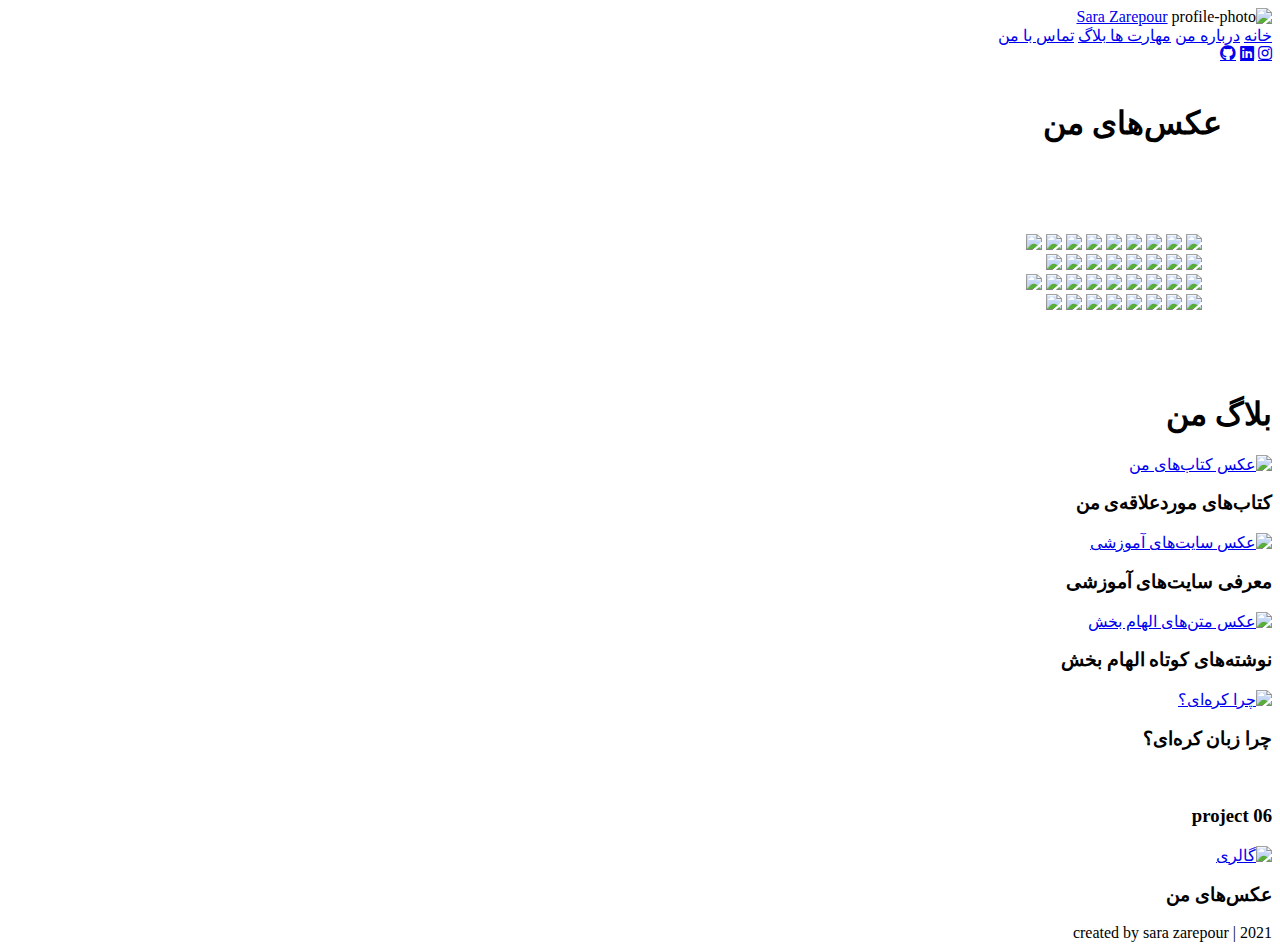
==== gallery.html @ 56c2e3b5 "Add files via upload" ====
<!DOCTYPE html>
<html dir="rtl" lang="fa">

<head>
    <meta charset="UTF-8">
    <meta http-equiv="X-UA-Compatible" content="IE=edge">
    <meta name="viewport" content="width=device-width, initial-scale=1.0">
    <link rel="icon" href="favicon.ico">
    <title>گالری</title>

    <!-- font awesome cdn link  -->
    <link rel="stylesheet" href="https://cdnjs.cloudflare.com/ajax/libs/font-awesome/5.15.3/css/all.min.css">

    <!-- CSS file link -->
    <link rel="stylesheet" href="css/style.css">

    <!-- JS file link -->
    <script src="js/gallery.js"></script>
</head>

<body>

    <header>

        <img class="profile-img" src="images/sara-zarepour.png" alt="profile-photo">
        <a href="#" class="logo"> <span> Sara </span> Zarepour </a>

        <nav class="navbar">
            <a href="index.html">خانه</a>
            <a href="index.html#about">درباره من</a>
            <a href="skills.html"> مهارت ها </a>
            <a href="index.html#blog">بلاگ</a>
            <a href="#contact">تماس با من</a>
        </nav>

        <div class="follow">
            <a href="https://www.instagram.com/mikaa.948/" class="fab fa-instagram" target="_blank"></a>
            <a href="https://www.linkedin.com/in/sara-zarepour-b95006192/" class="fab fa-linkedin" target="_blank"></a>
            <a href="https://github.com/sara-zarepour" class="fab fa-github" target="_blank"></a>
        </div>

    </header>

    <div class="header" style="padding: 20px 50px 20px 0;">
        <h1 class="heading" style="padding-bottom:50px;"><span>عکس‌های</span> من </h1>
    </div>

    <div class="rowgallery" style="padding: 0 70px 60px 70px;">
        <div class="column">
            <img src="images/gallery/boatsea.JPG">
            <img src="images/gallery/church.jpg">
            <img src="images/gallery/dehnamak1.JPG">
            <img src="images/gallery/spring.JPG">
            <img src="images/gallery/dehnamak3.JPG">
            <img src="images/gallery/flower.JPG">
            <img src="images/gallery/grandma.JPG">
            <img src="images/gallery/koreanceremony.jpg">
            <img src="images/gallery/road.jpg">
        </div>
        <div class="column">
            <img src="images/gallery/jungletree.JPG">
            <img src="images/gallery/lilly.JPG">
            <img src="images/gallery/madine.jpg">
            <img src="images/gallery/jungle.JPG">
            <img src="images/gallery/skytree.JPG">
            <img src="images/gallery/me.JPG">
            <img src="images/gallery/moon.JPG">
            <img src="images/gallery/semnanmosque.JPG">
        </div>
        <div class="column">
            <img src="images/gallery/lilly2.JPG">
            <img src="images/gallery/sun.JPG">
            <img src="images/gallery/nature2.JPG">
            <img src="images/gallery/natureme.JPG">
            <img src="images/gallery/sad.JPG">
            <img src="images/gallery/sktballon.JPG">
            <img src="images/gallery/sky2.jpg">
            <img src="images/gallery/skyblue.JPG">
            <img src="images/gallery/boatsea.JPG">
        </div>
        <div class="column">
            <img src="images/gallery/masuledolls.JPG">
            <img src="images/gallery/nabimosque.jpg">
            <img src="images/gallery/dehnamak2.JPG">
            <img src="images/gallery/moon2.JPG">
            <img src="images/gallery/sunset.JPG">
            <img src="images/gallery/tutle.JPG">
            <img src="images/gallery/wall.JPG">
            <img src="images/gallery/wallart.JPG">
        </div>
    </div>

    <section class="blog" id="blog">

        <h1 class="heading"> <span> بلاگ </span> من </h1>

        <div class="box-container">

            <div class="box">
                <a href="mybooks.html"><img src="images/mybooks.PNG" alt="عکس کتاب‌های من"></a>
                <h3> کتاب‌های موردعلاقه‌ی من </h3>
            </div>

            <div class="box">
                <a href="usefulsites.html"><img src="images/usefulsites.PNG" alt="عکس سایت‌های آموزشی"></a>
                <h3> معرفی سایت‌های آموزشی </h3>
            </div>


            <div class="box">
                <a href="quotes.html"><img src="images/quotescover.jpg" alt="عکس متن‌های الهام بخش"></a>
                <h3> نوشته‌های کوتاه الهام بخش </h3>
            </div>

            <div class="box">
                <a href="whykorean.html"><img src="images/korea.jpg" alt="چرا کره‌ای؟"> </a>
                <h3> چرا زبان کره‌ای؟ </h3>
            </div>


            <div class="box">
                <img src="images/img-6.jpg" alt="">
                <h3> project 06 </h3>
            </div>

            <div class="box">
                <a href="gallery.html"><img src="images/covergallery.PNG" alt="گالری"></a>
                <h3> عکس‌های من </h3>
            </div>

        </div>

    </section>

    <!-- footer section  -->
    <footer class="footer"> created by <span>sara zarepour</span> | 2021 </footer>

    <script src="js/script.js"></script>
</body>

</html>
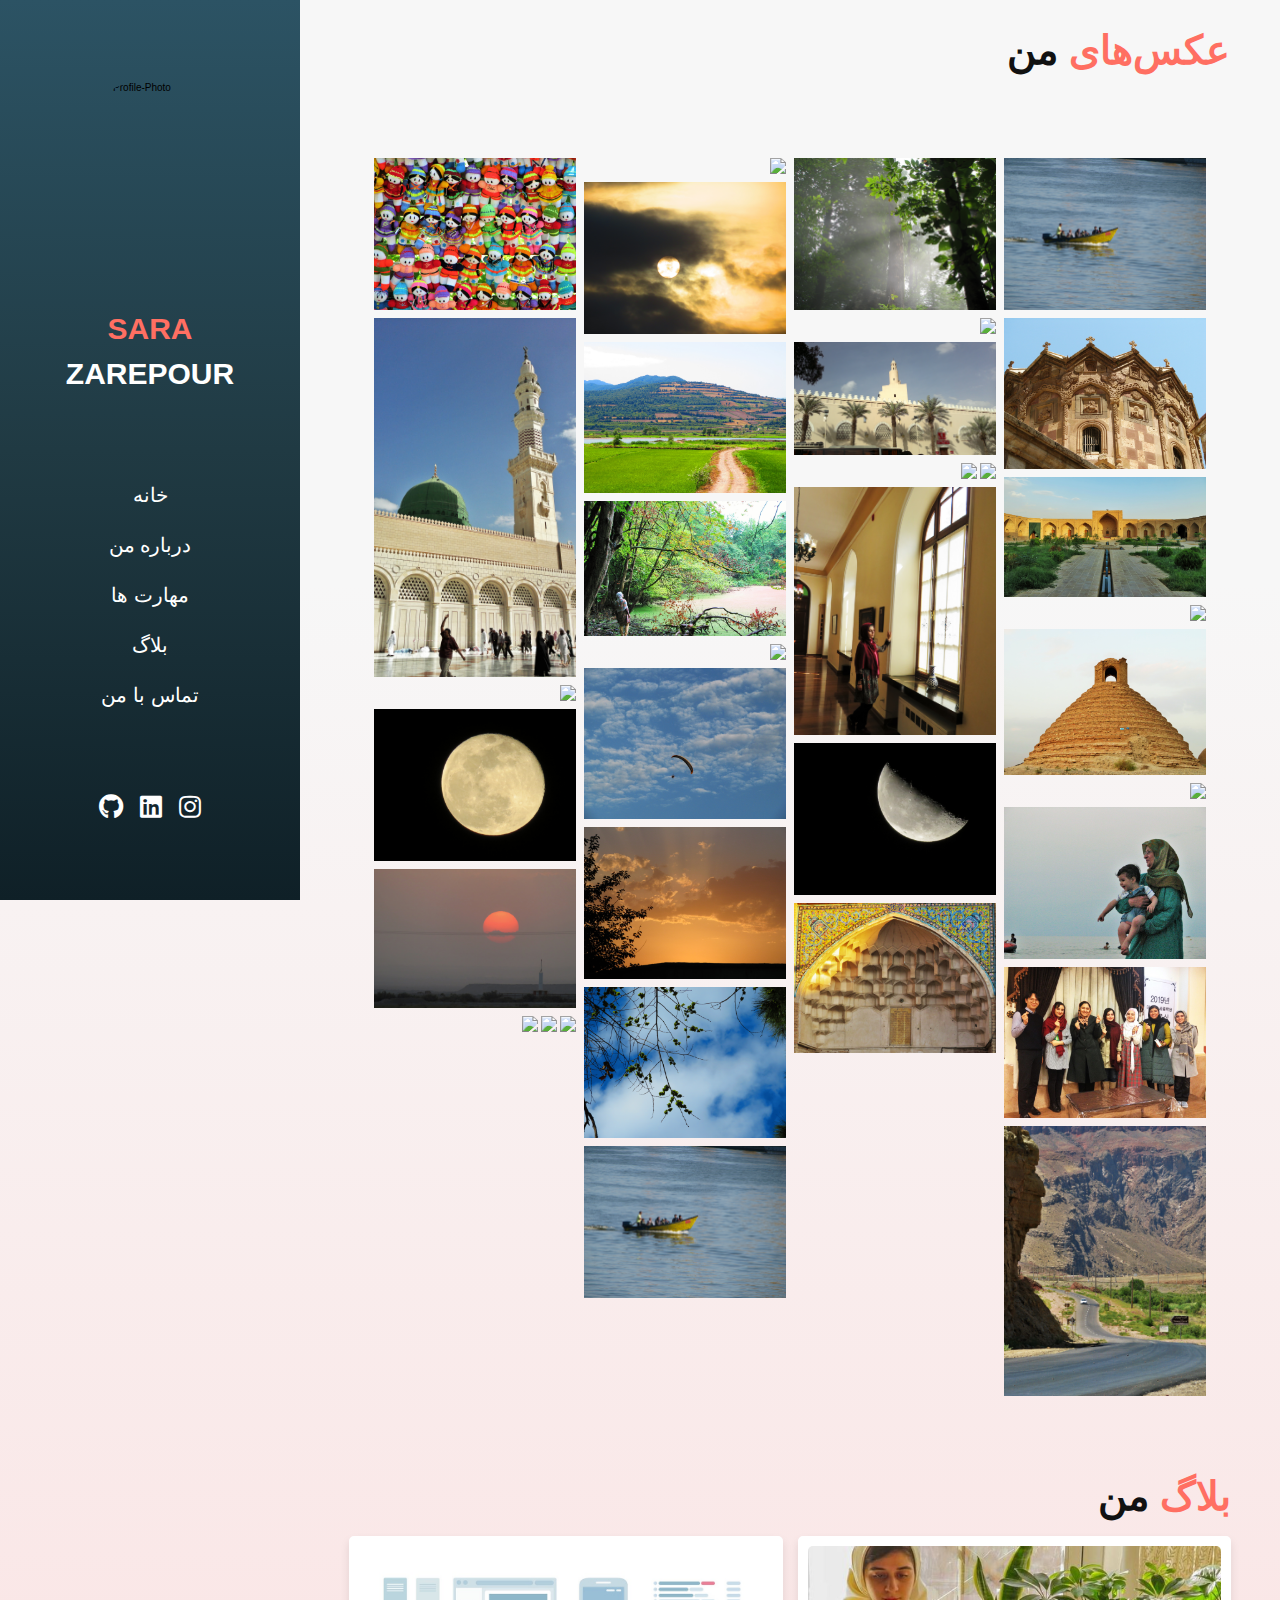
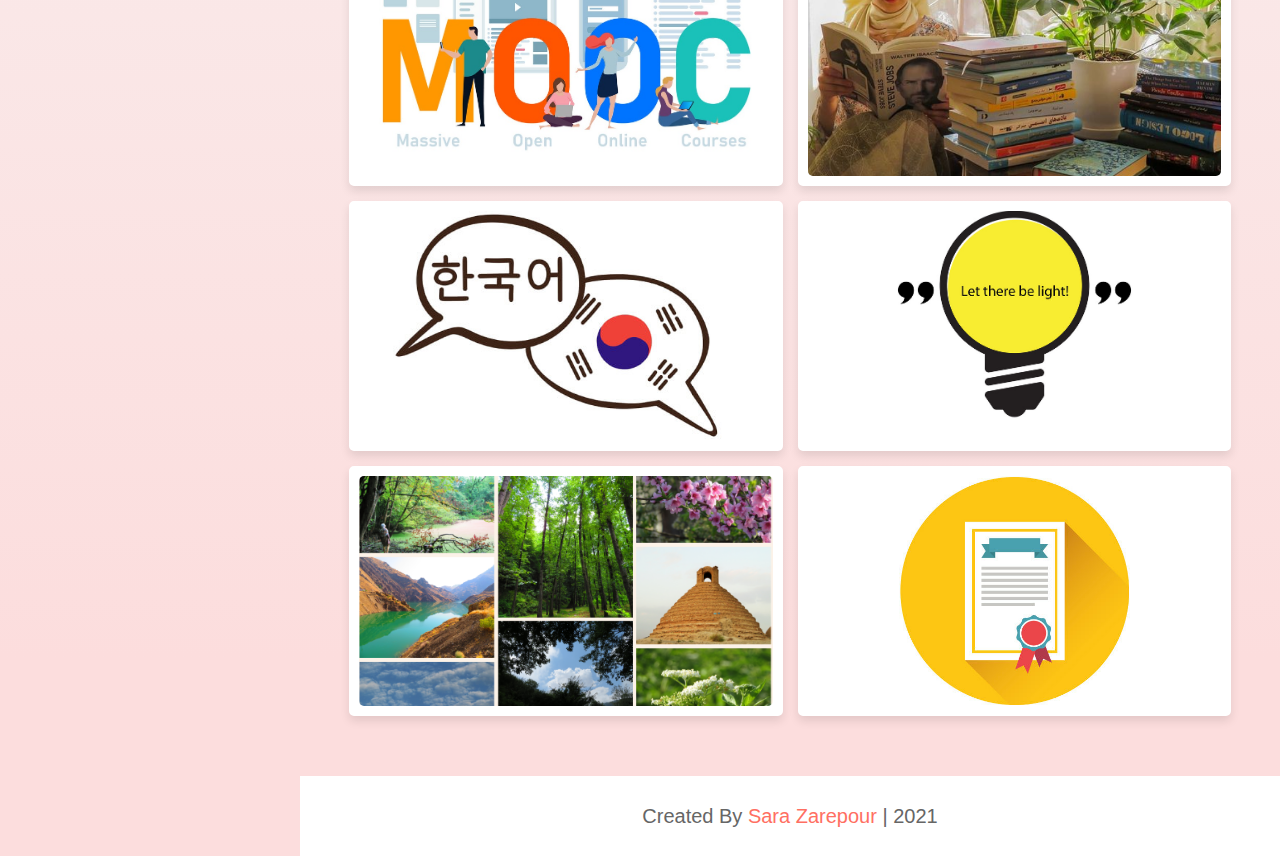
==== commit bf5cbe0e: "Update gallery.html" ====
--- a/gallery.html
+++ b/gallery.html
@@ -119,8 +119,8 @@
 
 
             <div class="box">
-                <img src="images/img-6.jpg" alt="">
-                <h3> project 06 </h3>
+                <a href="certifications.html"><img src="images/certificate.jpg" alt="مدارک"> </a>
+                <h3> دوره‌ها و مدارک </h3>
             </div>
 
             <div class="box">
@@ -138,4 +138,4 @@
     <script src="js/script.js"></script>
 </body>
 
-</html>+</html>
--- a/css/style.css
+++ b/css/style.css
@@ -0,0 +1,808 @@
+:root {
+    --main-color: #ff6f62;
+}
+
+* {
+    font-family: sans-serif, Tahoma, Arial;
+    margin: 0;
+    padding: 0;
+    box-sizing: border-box;
+    outline: none;
+    border: none;
+    text-decoration: none;
+    text-transform: capitalize;
+    transition: all .2s linear;
+    line-height: 1.5;
+}
+
+html {
+    font-size: 62.5%;
+    overflow-x: hidden;
+    scroll-behavior: smooth;
+}
+
+body {
+    background-image: linear-gradient(to bottom, rgba(247, 247, 247, 1) 23.8%, rgba(252, 221, 221, 1) 92%);
+    padding-left: 30rem;
+}
+
+section {
+    padding: 1rem 5%;
+    min-height: 100vh;
+}
+
+.heading {
+    font-size: 4rem;
+    padding-bottom: 1rem;
+    color: #111;
+    text-transform: uppercase;
+}
+
+.heading span {
+    color: var(--main-color);
+    text-transform: uppercase;
+}
+
+.btn {
+    display: inline-block;
+    margin-top: 1rem;
+    padding: .8rem 3rem;
+    background: var(--main-color);
+    color: #fff;
+    cursor: pointer;
+    font-size: 1.7rem;
+    border-radius: 20px;
+}
+
+.btn:hover {
+    background-color: #ee8c68;
+    background-image: linear-gradient(315deg, #ee8c68 0%, #eb6b9d 74%);
+    letter-spacing: .2rem;
+}
+
+header {
+    position: fixed;
+    top: 0;
+    left: 0;
+    bottom: 0;
+    background: #0F2027;
+    /* fallback for old browsers */
+    background: -webkit-linear-gradient(to bottom, #2C5364, #203A43, #0F2027);
+    /* Chrome 10-25, Safari 5.1-6 */
+    background: linear-gradient(to bottom, #2C5364, #203A43, #0F2027);
+    /* W3C, IE 10+/ Edge, Firefox 16+, Chrome 26+, Opera 12+, Safari 7+ */
+    display: flex;
+    align-items: center;
+    justify-content: space-between;
+    z-index: 1000;
+    flex-flow: column;
+    padding: 8rem 2rem;
+    width: 30rem;
+    text-align: center;
+}
+
+header .logo {
+    text-transform: uppercase;
+    color: #fff;
+    font-size: 3rem;
+    font-weight: bolder;
+}
+
+header .logo span {
+    text-transform: uppercase;
+    color: var(--main-color);
+}
+
+header .navbar a {
+    display: block;
+    font-size: 2rem;
+    color: #fff;
+    margin: 2rem 0;
+}
+
+header .navbar a:hover {
+    color: var(--main-color);
+}
+
+header .follow a {
+    font-size: 2.5rem;
+    color: #fff;
+    margin: 0 .7rem;
+}
+
+header .follow a:hover {
+    color: var(--main-color);
+}
+
+.profile-img {
+    width: 164px;
+    height: 162px;
+    border-radius: 50%;
+}
+
+#menu-bars {
+    position: fixed;
+    top: 1rem;
+    left: 1rem;
+    z-index: 10000;
+    background: var(--main-color);
+    color: #fff;
+    border-radius: .5rem;
+    padding: 1rem 1.5rem;
+    font-size: 3rem;
+    cursor: pointer;
+    display: none;
+}
+
+.cursor-1 {
+    position: absolute;
+    top: 0;
+    left: 0;
+    height: 1rem;
+    width: 1rem;
+    background: var(--main-color);
+    pointer-events: none;
+    transform: translate(-50%, -50%);
+    border-radius: 50%;
+    z-index: 10000;
+}
+
+.cursor-1.active {
+    height: 7rem;
+    width: 7rem;
+    opacity: .3;
+}
+
+.cursor-2 {
+    position: absolute;
+    top: 0;
+    left: 0;
+    height: 4rem;
+    width: 4rem;
+    border: .1rem solid var(--main-color);
+    pointer-events: none;
+    transform: translate(-50%, -50%);
+    border-radius: 50%;
+    z-index: 10000;
+    transition: .3s linear;
+}
+
+.cursor-2.active {
+    display: none;
+}
+
+.home {
+    display: flex;
+    align-items: center;
+    flex-wrap: wrap;
+    gap: 1.5rem;
+}
+
+.home .image {
+    flex: 1 1 40rem;
+}
+
+.home .image img {
+    width: 100%;
+}
+
+.home .content {
+    flex: 1 1 40rem;
+}
+
+.home .content .hi {
+    font-size: 2rem;
+    color: var(--main-color);
+}
+
+.home .content h3 {
+    font-size: 4.5rem;
+    color: #111;
+    text-transform: uppercase;
+}
+
+.home .content h3 span {
+    color: var(--main-color);
+    text-transform: uppercase;
+}
+
+.home .content .info {
+    font-size: 2.5rem;
+    color: #111;
+    padding: .5rem 0;
+}
+
+.home .content .text {
+    font-size: 1.7rem;
+    color: #666;
+    padding: .5rem 0;
+}
+
+.about .row-1 {
+    display: flex;
+    flex-wrap: wrap;
+    gap: 1.5rem;
+    padding-bottom: 2rem;
+}
+
+.about .row-1 .image {
+    flex: 1 1 25rem;
+    padding-top: 50px;
+}
+
+.about .row-1 .image img {
+    height: 70%;
+    width: 70%;
+    object-fit: cover;
+    border: 1rem solid #fff;
+    border-radius: .5rem;
+    box-shadow: 0 .5rem 1rem rgba(0, 0, 0, .1);
+}
+
+.about .row-1 .content {
+    flex: 1 1 50rem;
+}
+
+.about .row-1 .content h3 {
+    color: #333;
+    font-size: 3.5rem;
+}
+
+.about .row-1 .content p {
+    color: #666;
+    font-size: 1.7rem;
+    padding: .5rem 0;
+}
+
+.about .row-1 .content .box-container {
+    display: flex;
+    flex-wrap: wrap;
+    gap: 1.5rem;
+    padding: 0.5rem 0;
+}
+
+.about .row-1 .content .box-container .box {
+    flex: 1 1 20rem;
+}
+
+.about .row-1 .content .box-container .box span {
+    color: var(--main-color);
+}
+
+.skills:after {
+    content: "";
+    display: table;
+    clear: both;
+}
+
+.mySkills {
+    float: left;
+    width: 50%;
+    padding: 10px;
+    height: 300px;
+}
+
+.myLang {
+    float: left;
+    width: 50%;
+    padding: 10px;
+    height: 300px;
+}
+
+.about .row-2 {
+    display: flex;
+    flex-wrap: wrap;
+    gap: 1.5rem;
+    align-items: center;
+}
+
+.about .row-2 .skills {
+    flex: 1 1 40rem;
+}
+
+.about .row-2 .skills .progress {
+    padding: 1rem 0;
+}
+
+.about .row-2 .skills .progress h3 {
+    display: flex;
+    justify-content: space-between;
+    padding: .7rem 0;
+    font-size: 1.7rem;
+    color: #111;
+    font-weight: 400;
+}
+
+.about .row-2 .skills .progress .bar {
+    width: 100%;
+    background: #ccc;
+    overflow: hidden;
+    height: 1rem;
+    border-radius: 50rem;
+}
+
+.about .row-2 .skills .progress .bar span {
+    display: block;
+    height: 100%;
+    background: var(--main-color);
+    border-radius: 50rem;
+}
+
+.about .row-2 .mySkills .progress:nth-child(2) .bar span {
+    width: 100%;
+}
+
+.about .row-2 .mySkills .progress:nth-child(3) .bar span {
+    width: 95%;
+}
+
+.about .row-2 .mySkills .progress:nth-child(4) .bar span {
+    width: 60%;
+}
+
+.about .row-2 .mySkills .progress:nth-child(5) .bar span {
+    width: 80%;
+}
+
+.about .row-2 .mySkills .progress:nth-child(6) .bar span {
+    width: 35%;
+}
+
+.about .row-2 .mySkills .progress:nth-child(7) .bar span {
+    width: 50%;
+}
+
+.about .row-2 .mySkills .progress:nth-child(8) .bar span {
+    width: 70%;
+}
+
+.about .row-2 .myLang .progress:nth-child(2) .bar span {
+    width: 80%;
+}
+
+.about .row-2 .myLang .progress:nth-child(3) .bar span {
+    width: 70%;
+}
+
+.about .row-2 .myLang .progress:nth-child(4) .bar span {
+    width: 20%;
+}
+
+.about .row-2 .myLang .progress:nth-child(5) .bar span {
+    width: 15%;
+}
+
+.about .row-2 .myLang .progress:nth-child(6) .bar span {
+    width: 100%;
+}
+
+.about .row-2 .box-container {
+    flex: 1 1 40rem;
+    display: flex;
+    flex-wrap: wrap;
+    gap: 1.5rem;
+}
+
+.about .row-2 .box-container .box {
+    flex: 1 1 15rem;
+    background: #fff;
+    padding: 2rem;
+    border-radius: .5rem;
+    box-shadow: 0 .5rem 1rem rgba(0, 0, 0, .1);
+}
+
+.about .row-2 .box-container .box h3 {
+    color: var(--main-color);
+    font-size: 3rem;
+}
+
+.about .row-2 .box-container .box p {
+    color: #666;
+    font-size: 1.7rem;
+    padding-top: .5rem;
+}
+
+.photos .box-container {
+    display: flex;
+    flex-wrap: wrap;
+}
+
+.photos .box-container .box {
+    position: relative;
+    flex: 1 1 33rem;
+    border-left: .2rem solid var(--main-color);
+    padding-left: 2rem;
+    padding-right: 2rem;
+    padding-bottom: 2rem;
+}
+
+.photos .box-container .box::before {
+    content: '';
+    position: absolute;
+    top: 0;
+    left: -1rem;
+    height: 2rem;
+    width: 2rem;
+    border-radius: 50%;
+    background: var(--main-color);
+}
+
+.photos .box-container .box .content {
+    background: #fff;
+    padding: 1.5rem;
+    box-shadow: 0 .5rem 1rem rgba(0, 0, 0, .1);
+    border-radius: .5rem;
+}
+
+.photos .box-container .box .content span {
+    color: #fff;
+    font-size: 1.7rem;
+    background: var(--main-color);
+    border-radius: 50rem;
+    padding: .4rem 1rem;
+}
+
+.photos .box-container .box .content h3 {
+    font-size: 2.5rem;
+    padding: .5rem 0;
+    color: #111;
+}
+
+.photos .box-container .box .content p {
+    font-size: 1.5rem;
+    color: #666;
+}
+
+.blog .box-container {
+    display: flex;
+    flex-wrap: wrap;
+    gap: 1.5rem;
+}
+
+.blog .box-container .box {
+    flex: 1 1 30rem;
+    height: 25rem;
+    position: relative;
+    overflow: hidden;
+    border: 1rem solid #fff;
+    box-shadow: 0 .5rem 1rem rgba(0, 0, 0, .1);
+    background: #fff;
+    border-radius: .5rem;
+}
+
+.blog .box-container .box img {
+    height: 100%;
+    width: 100%;
+    object-fit: cover;
+    border-radius: .5rem;
+    position: relative;
+    z-index: 1;
+}
+
+.blog .box-container .box:hover img {
+    height: 75%;
+    width: 75%;
+}
+
+.blog .box-container .box h3 {
+    position: absolute;
+    bottom: .5rem;
+    left: 1rem;
+    font-size: 2.5rem;
+    color: #333;
+}
+
+.blog .box-container .box .icons {
+    position: absolute;
+    top: 1rem;
+    right: 1rem;
+}
+
+.blog .box-container .box .icons a {
+    display: block;
+    height: 4rem;
+    width: 4rem;
+    border-radius: .5rem;
+    background: #eee;
+    color: #333;
+    font-size: 1.7rem;
+    line-height: 4rem;
+    text-align: center;
+    margin-bottom: 1rem;
+}
+
+
+/*skills page certifications section */
+
+.box1 img {
+    display: block;
+    padding: 1.25em;
+    width: 40%;
+    margin: 0 auto;
+}
+
+
+/*books*/
+
+.books .box-container {
+    display: flex;
+    flex-wrap: wrap;
+    gap: 1.5rem;
+    margin: 45px;
+    column-gap: 4%;
+}
+
+.books .box-container .box {
+    flex: 1 1 30rem;
+    height: 25rem;
+    position: relative;
+    overflow: hidden;
+    border-style: none;
+    background: black;
+    border-radius: .5rem;
+}
+
+.books .box-container .box img {
+    height: 100%;
+    width: 100%;
+    object-fit: cover;
+    position: relative;
+    z-index: 1;
+}
+
+.books .box-container .box img:hover {
+    opacity: 0.3;
+    display: block
+}
+
+.overlay {
+    position: absolute;
+    bottom: 100%;
+    left: 0;
+    right: 0;
+    background-color: #000000;
+    overflow: hidden;
+    width: 100%;
+    height: 0;
+    transition: .5s ease;
+}
+
+.box:hover .overlay {
+    bottom: 0;
+    height: 100%;
+}
+
+.textbook {
+    color: white;
+    font-size: 14px;
+    position: relative;
+    padding: 0 20px 0 20px;
+    top: 50%;
+    left: 50%;
+    -webkit-transform: translate(-50%, -50%);
+    -ms-transform: translate(-50%, -50%);
+    transform: translate(-50%, -50%);
+    text-align: center;
+}
+
+
+/*end books*/
+
+
+/* start gallery */
+
+.rowgallery {
+    display: -ms-flexbox;
+    /* IE10 */
+    display: flex;
+    -ms-flex-wrap: wrap;
+    /* IE10 */
+    flex-wrap: wrap;
+    padding: 0 4px;
+}
+
+.rowgallery .column img:hover {
+    transform: scale(1.5);
+}
+
+.column {
+    -ms-flex: 25%;
+    /* IE10 */
+    flex: 25%;
+    max-width: 25%;
+    padding: 0 4px;
+}
+
+.column img {
+    margin-top: 8px;
+    vertical-align: middle;
+    width: 100%;
+}
+
+@media screen and (max-width: 800px) {
+    .column {
+        -ms-flex: 50%;
+        flex: 50%;
+        max-width: 50%;
+    }
+}
+
+@media screen and (max-width: 600px) {
+    .column {
+        -ms-flex: 100%;
+        flex: 100%;
+        max-width: 100%;
+    }
+}
+
+.column {
+    flex: 25%;
+    max-width: 25%;
+    padding: 0 4px;
+}
+
+.column img {
+    margin-top: 8px;
+    vertical-align: middle;
+    width: 100%;
+}
+
+@media screen and (max-width: 800px) {
+    .column {
+        flex: 50%;
+        max-width: 50%;
+    }
+}
+
+@media screen and (max-width: 600px) {
+    .column {
+        flex: 100%;
+        max-width: 100%;
+    }
+}
+
+
+/* end gallery */
+
+
+/*contact */
+
+.contact .icons-container {
+    display: flex;
+    gap: 1.5rem;
+    flex-wrap: wrap;
+    padding-bottom: 2rem;
+}
+
+.contact .icons-container .icons {
+    flex: 1 1 25rem;
+    text-align: center;
+    padding: 2rem;
+    background: #fff;
+    box-shadow: 0 .5rem 1rem rgba(0, 0, 0, .1);
+    border-radius: .5rem;
+}
+
+.contact .icons-container .icons i {
+    height: 5rem;
+    width: 5rem;
+    line-height: 5rem;
+    font-size: 2rem;
+    background: var(--main-color);
+    color: #fff;
+    border-radius: 50%;
+}
+
+.contact .icons-container .icons h3 {
+    color: #111;
+    font-size: 2rem;
+    padding: .5rem 0;
+    padding-top: 1rem;
+}
+
+.contact .icons-container .icons p {
+    color: #666;
+    font-size: 1.7rem;
+    direction: ltr;
+}
+
+.contact .row {
+    display: flex;
+    flex-wrap: wrap;
+    gap: 1.5rem;
+}
+
+.contact .row form {
+    flex: 1 1 55rem;
+    background: #fff;
+    padding: 0 2rem;
+    box-shadow: 0 .5rem 1rem rgba(0, 0, 0, 0.349);
+    border-radius: 2rem;
+}
+
+.contact .row .map {
+    flex: 1 1 25rem;
+    border: 1rem solid #fff;
+    box-shadow: 0 .5rem 1rem rgba(0, 0, 0, .1);
+    border-radius: .5rem;
+    width: 100%;
+}
+
+.contact .row form .box,
+.contact .row form textarea {
+    width: 100%;
+    border-bottom: .1rem solid #333;
+    color: #333;
+    text-transform: none;
+    font-size: 1.7rem;
+    padding: 1rem 0;
+    margin: 1rem 0;
+}
+
+.contact .row form .box:focus,
+.contact .row form textarea:focus {
+    border-color: var(--main-color);
+}
+
+.contact .row form .box::placeholder,
+.contact .row form textarea::placeholder {
+    text-transform: capitalize;
+}
+
+.contact .row form textarea {
+    height: 20rem;
+    resize: none;
+}
+
+.contact .row form .btn {
+    margin-top: 0;
+    margin-bottom: 1.5rem;
+}
+
+.footer {
+    margin-top: 2rem;
+    font-size: 2rem;
+    padding: 2.5rem;
+    text-align: center;
+    color: #666;
+    background: #fff;
+    direction: ltr;
+}
+
+.footer span {
+    color: var(--main-color);
+}
+
+
+/* media queries  */
+
+@media (max-width:991px) {
+    html {
+        font-size: 55%;
+    }
+    body {
+        padding: 0;
+    }
+    #menu-bars {
+        display: initial;
+    }
+    header {
+        left: -120%;
+    }
+    header.active {
+        left: 0%;
+    }
+    .cursor-1,
+    .cursor-2 {
+        display: none;
+    }
+}
+
+@media (max-width:450px) {
+    html {
+        font-size: 50%;
+    }
+    .photos .box-container .box {
+        padding-right: 0;
+    }
+}
